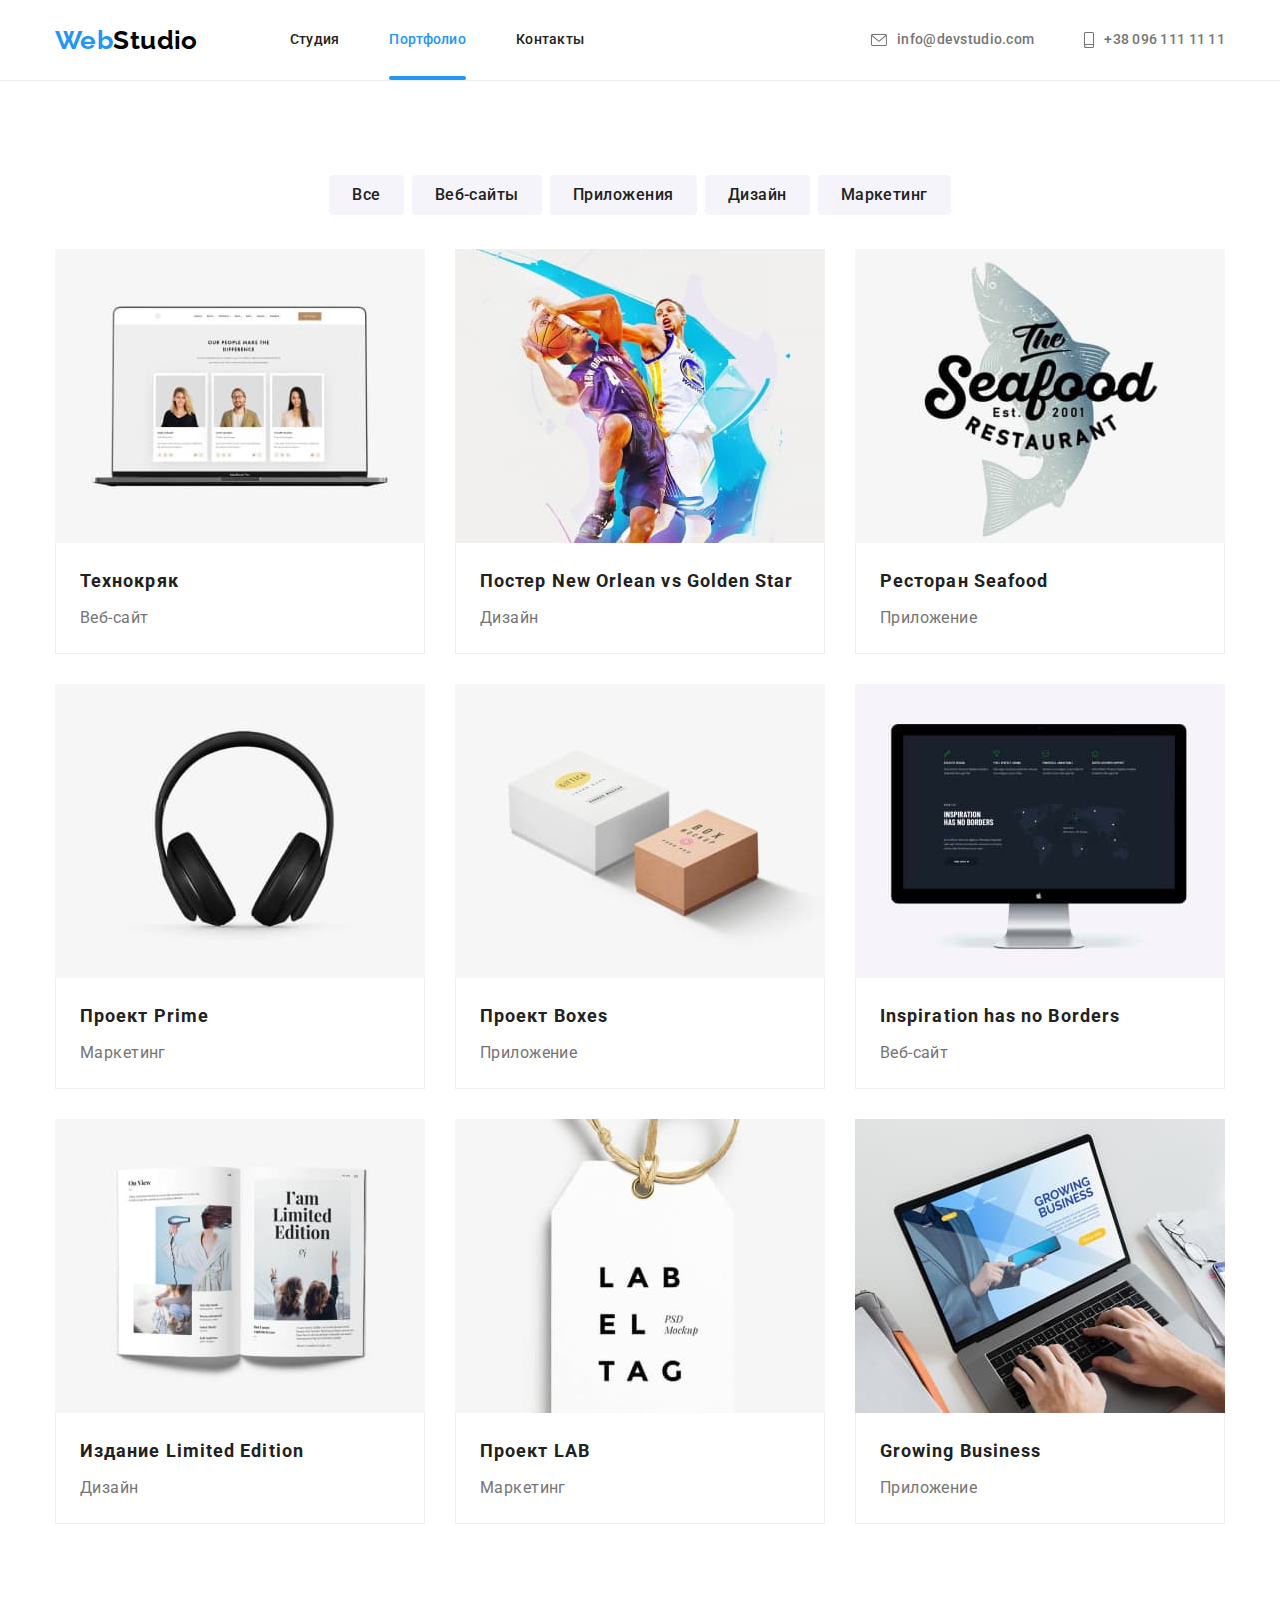
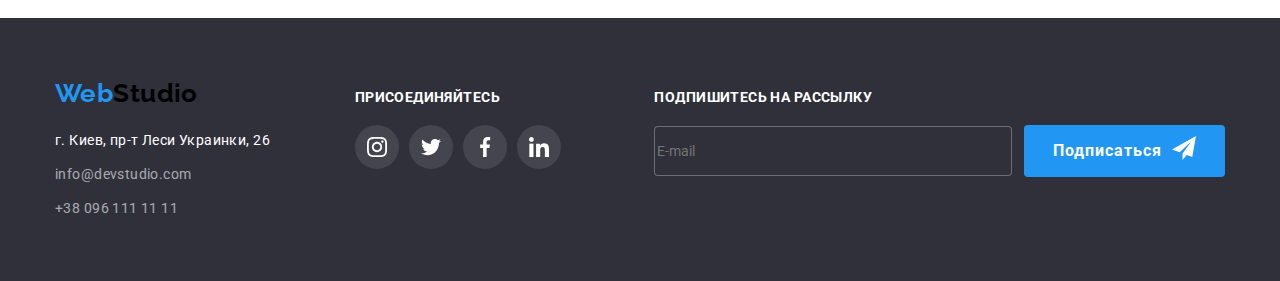
==== portfolio.html @ 5659fb7a "copy hw" ====
<!DOCTYPE html>
<html lang="ru">
<head>
    <meta charset="UTF-8">
    <meta http-equiv="X-UA-Compatible" content="IE=edge">
    <meta name="viewport" content="width=device-width, initial-scale=1.0">
    <title>Portfolio</title>
    <link rel="stylesheet" href="https://cdnjs.cloudflare.com/ajax/libs/modern-normalize/1.0.0/modern-normalize.min.css">
    <link rel="preconnect" href="https://fonts.gstatic.com">
    <link href="https://fonts.googleapis.com/css2?family=Raleway:wght@700&family=Roboto:wght@400;500;700;900&display=swap"
        rel="stylesheet">
    <link rel="stylesheet" href="./css/main.min.css">
</head>

<body>
    <!-- Шапка -->
    <header class="header">
        <div class="container">
            <nav class="navigation">
                <a class="logo link" href="./index.html"><span class="web">Web</span>Studio</a>
                <ul class="site-nav list">
                    <li class="site-nav-item"><a class="link" href="./index.html">Студия</a></li>
                    <li class="site-nav-item"><a class="link current" href="./portfolio.html">Портфолио</a></li>
                    <li class="site-nav-item"><a class="link" href="">Контакты</a></li>
                </ul>
            </nav>
        
            <ul class="our-contacts list">
                <li class="our-contacts-item">
                    <a class="link" href="mailto:info@devstudio.com">
                        <svg class="our-contacts-icon" width="16" height="12">
                            <use href="./images/sprite.svg#envelope"></use>
                        </svg>
                        info@devstudio.com
                    </a>
                </li>
                <li class="our-contacts-item">
                    <a class="link" href="tel:+380961111111">
                        <svg class="our-contacts-icon" width="10" height="16">
                            <use href="./images/sprite.svg#smartphone"></use>
                        </svg>
                        +38 096 111 11 11
                    </a>
                </li>
            </ul>
        </div> 
    </header>

    <main>
        <!--Portfolio-->
        <section class="section portfolio">
            <div class="container">
                
                <!-- Filters -->
                
                <ul class="filters list">
                    <li class="item"><button type="button" class="button">Все</button></li>
                    <li class="item"><button type="button" class="button">Веб-сайты</button></li>
                    <li class="item"><button type="button" class="button">Приложения</button></li>
                    <li class="item"><button type="button" class="button">Дизайн</button></li>
                    <li class="item"><button type="button" class="button">Маркетинг</button></li>
                </ul>

                <!-- Cards -->

                <h1 class="portfolio-title visually-hidden">Портфолио</h1>
                <ul class="portfolio-list list">
                    <li class="item">
                        <a class="portfolio-card link" href="">
                            <div class="portfolio-box">
                                <img class="image" src="./images/portfolio/technocrack.jpg" width="370" height="294" alt="Технокряк">  
                                <p class="portfolio-card-subtitle">Технокряк это современная площадка распространения коронавируса. Компании используют эту платформу для цифрового шпионажа и атак на защищённые сервера конкурентов.</p>      
                            </div>                                            
                            <div class="portfolio-item-content">
                                <h2 class="title">Технокряк</h2>
                                <p class="text">Веб-сайт</p>
                            </div>   
                        </a>                                             
                    </li>
                    <li class="item">
                        <a class="portfolio-card link" href="">
                            <img class="image" src="./images/portfolio/poster_nba.jpg" width="370" height="294" alt="Постер">
                            <div class="portfolio-item-content">
                                <h2 class="title">Постер New Orlean vs Golden Star</h2>
                                <p class="text">Дизайн</p>
                            </div> 
                        </a>                                               
                    </li>
                    <li class="item">
                        <a class="portfolio-card link" href="">
                            <img class="image" src="./images/portfolio/restaurant_seafood.jpg" width="370" height="294" alt="Логотип ресторана">
                            <div class="portfolio-item-content">
                                <h2 class="title">Ресторан Seafood</h2>
                                <p class="text">Приложение</p>
                            </div> 
                        </a>                       
                    </li>
                    <li class="item">
                        <a class="portfolio-card link" href="">
                            <img class="image" src="./images/portfolio/headphones.jpg" width="370" height="294" alt="Нвушники">
                            <div class="portfolio-item-content">
                                <h2 class="title">Проект Prime</h2>
                                <p class="text">Маркетинг</p>
                            </div>  
                        </a>                                               
                    </li>
                    <li class="item">
                        <a class="portfolio-card link" href="">
                            <img class="image" src="./images/portfolio/boxes.jpg" width="370" height="294" alt="Коробки">
                            <div class="portfolio-item-content">
                                <h2 class="title">Проект Boxes</h2>
                                <p class="text">Приложение</p>
                            </div>  
                        </a>                                             
                    </li>
                    <li class="item">
                        <a class="portfolio-card link" href="">
                            <img class="image" src="./images/portfolio/monitor.jpg" width="370" height="294" alt="Монитор">
                            <div class="portfolio-item-content">
                                <h2 class="title">Inspiration has no Borders</h2>
                                <p class="text">Веб-сайт</p>
                            </div> 
                        </a>                                              
                    </li>
                    <li class="item">
                        <a class="portfolio-card link" href="">
                            <img class="image" src="./images/portfolio/magazine.jpg" width="370" height="294" alt="Журнал">
                            <div class="portfolio-item-content">
                                <h2 class="title">Издание Limited Edition</h2>
                                <p class="text">Дизайн</p>
                            </div>
                        </a>                        
                    </li>
                    <li class="item">
                        <a class="portfolio-card link" href="">
                            <img class="image" src="./images/portfolio/label.jpg" width="370" height="294" alt="Label">
                            <div class="portfolio-item-content">
                                <h2 class="title">Проект LAB</h2>
                                <p class="text">Маркетинг</p>
                            </div> 
                        </a>                                              
                    </li>
                    <li class="item">
                        <a class="portfolio-card link" href="">
                            <img class="image" src="./images/portfolio/growing_business.jpg" width="370" height="294" alt="Развитие бизнеса">
                            <div class="portfolio-item-content">
                                <h2 class="title">Growing Business</h2>
                                <p class="text">Приложение</p>
                            </div>
                        </a>                  
                    </li>
                </ul>
            </div>
        </section>    
    </main>

    <!-- Футер -->
    <footer class="footer">
        <div class="container">
            <div class="footer-left-side">
                <div class="footer-address-side">
                    <a href="./index.html" class="logo"><span class="web">Web</span>Studio</a>
                    <address class="address">
                        <p>г. Киев, пр-т Леси Украинки, 26</p>
                        <ul class="footer-list list">
                            <li class="item"><a href="mailto:info@devstudio.com" class="link">info@devstudio.com</a>
                            </li>
                            <li class="item"><a href="tel:+380961111111" class="link">+38 096 111 11 11</a></li>
                        </ul>
                    </address>
                </div>
                <div class="footer-social-list-side">
                    <p class="footer-title">присоединяйтесь</p>
                    <ul class="footer-social-list list">
                        <li class="item">
                            <a href="" class="social-list-link link">
                                <svg class="social-list-icon footer-icon" width="20" height="20">
                                    <use href="./images/sprite.svg#instagram"></use>
                                </svg>
                            </a>
                        </li>
                        <li class="item">
                            <a href="" class="social-list-link link">
                                <svg class="social-list-icon footer-icon" width="20" height="20">
                                    <use href="./images/sprite.svg#twitter"></use>
                                </svg>
                            </a>
                        </li>
                        <li class="item">
                            <a href="" class="social-list-link link">
                                <svg class="social-list-icon footer-icon" width="20" height="20">
                                    <use href="./images/sprite.svg#facebook"></use>
                                </svg>
                            </a>
                        </li>
                        <li class="item">
                            <a href="" class="social-list-link link">
                                <svg class="social-list-icon footer-icon" width="20" height="20">
                                    <use href="./images/sprite.svg#linkedin"></use>
                                </svg>
                            </a>
                        </li>
                    </ul>
                </div>
            </div>
            <div class="footer-right-side">
                <p class="footer-title">Подпишитесь на рассылку</p>
                <form class="footer-form">
                    <label>
                        <input class="footer-form-input" type="email" name="email" placeholder="E-mail">
                    </label>
                    <button class="button footer" type="submit">Подписаться<svg class="footer-form-icon" width="24"
                            height="24">
                            <use href="./images/sprite.svg#send"></use>
                        </svg>
                    </button>
                </form>
            </div>
        </div>
    </footer>
</body>

</html>
---- css/main.min.css ----
html{box-sizing:border-box}*,*::before,*::after{box-sizing:inherit}body{background-color:var(--primary-white-color);color:var(--primary-text-color);font-family:Roboto, sans-serif;font-size:14px;line-height:1.71;letter-spacing:0.03em}h1,h2,h3,h4,h5,h6,p{margin:0;padding:0}img{display:block;max-width:100%;height:auto}.list{margin:0;padding:0;list-style:none}.link{text-decoration:none}.container{width:1200px;padding-left:15px;padding-right:15px;margin-left:auto;margin-right:auto}.footer .container{display:flex;align-items:baseline}.header .container{display:flex;align-items:center}.section{padding-top:94px;padding-bottom:94px}.backdrop{position:fixed;top:0;left:0;width:100vw;height:100vh;background-color:rgba(0,0,0,0.2);transition:all 250ms cubic-bezier(0.4, 0, 0.2, 1)}.is-hidden{opacity:0;visibility:hidden;pointer-events:none}.button{display:inline-block;border:1px solid transparent;border-radius:4px;padding:6px 22px;font-family:inherit;cursor:pointer;color:var(--title-text-color);background-color:var(--button-bg-color);font-weight:500;font-size:16px;line-height:1.62;letter-spacing:0.03em;transition:color 250ms cubic-bezier(0.4, 0, 0.2, 1),background-color 250ms cubic-bezier(0.4, 0, 0.2, 1),box-shadow 250ms cubic-bezier(0.4, 0, 0.2, 1)}.button:hover,.button:focus{color:var(--primary-white-color);background-color:var(--accent-color);box-shadow:0px 3px 1px rgba(0,0,0,0.1),0px 1px 2px rgba(0,0,0,0.08),0px 2px 2px rgba(0,0,0,0.12)}.button.primary{padding:10px 32px;color:var(--primary-white-color);background-color:var(--accent-color);font-weight:700;font-size:16px;line-height:1.87;letter-spacing:0.06em}.close-btn{position:absolute;display:flex;align-items:center;justify-content:center;top:8px;right:8px;width:30px;height:30px;background-color:transparent;border-radius:50%;border:1px solid rgba(0,0,0,0.1);cursor:pointer}.close-btn:focus .close-btn-icon{fill:var(--accent-color)}.logo .footer{margin-bottom:20px;margin-right:0;color:var(--primary-white-color)}.modal-form{padding:40px 40px;display:flex;flex-direction:column}.modal-head{font-size:20px;line-height:1.15;text-align:center;color:var(--title-text-color);margin-bottom:12px}.modal-form-input-wrapper{display:block;position:relative}.modal-form-input{margin-bottom:10px;width:100%;height:40px;border:1px solid rgba(33,33,33,0.2);border-radius:4px;padding-left:42px;transition:border-color 250ms cubic-bezier(0.4, 0, 0.2, 1)}.modal-form-input:focus{outline:none;border-color:var(--accent-color)}.modal-form-message{width:100%;height:120px;border:1px solid rgba(33,33,33,0.2);border-radius:4px;resize:none;padding:12px 16px;transition:border-color 250ms cubic-bezier(0.4, 0, 0.2, 1)}.modal-form-message::placeholder{color:rgba(117,117,117,0.5)}.modal-form-message:focus{outline:none;border-color:var(--accent-color)}.modal-form-icon{position:absolute;top:20px;left:12px;transform:translateY(-50%);display:block;transition:fiil 250ms cubic-bezier(0.4, 0, 0.2, 1)}.modal-form-input:focus+.modal-form-icon{fill:var(--accent-color)}.modal-form-term-desc{position:relative;display:flex;align-items:center;justify-content:center;font-size:14px;margin-bottom:30px}.modal-form-term:checked+.modal-form-term-desc .modal-check-icon{opacity:1}.modal-form-term:checked+.modal-form-term-desc .check-box{background-color:var(--accent-color);border:none}.modal-form-term:focus+.modal-form-term-desc .check-box{border:1px solid var(--accent-color)}.check-box{position:relative;display:inline-block;margin-right:8px;width:16px;height:15px;border:1px solid #212121;border-radius:2px;transition:border 250ms cubic-bezier(0.4, 0, 0.2, 1)}.modal-check-icon{opacity:0;transition:opacity 250ms cubic-bezier(0.4, 0, 0.2, 1)}.modal-form-btn{align-self:center}.modal-form-term-link{color:var(--accent-color)}.modal{position:absolute;left:50%;top:50%;transform:translate(-50%, -50%);width:528px;height:580px;background-color:#ffffff}.section-title{margin-bottom:50px;color:var(--title-text-color);font-weight:700;font-size:36px;line-height:1.14;text-align:center}.social-list{display:inline-flex}.social-list>.social-list.item:not(:last-child){margin-right:10px}.social-list-icon{fill:#afb1b8;transition:fill 250ms cubic-bezier(0.4, 0, 0.2, 1)}.social-list-link:hover .social-list-icon,.social-list-link:focus .social-list-icon{fill:var(--primary-white-color)}.social-list-link{display:flex;justify-content:center;align-items:center;width:44px;height:44px;border-radius:50%;transition:background-color 250ms cubic-bezier(0.4, 0, 0.2, 1)}.social-list-link:hover,.social-list-link:focus{background-color:var(--accent-color)}.features-list .title{margin-left:0px;font-weight:700;font-size:14px;line-height:1.14;text-transform:uppercase;margin-bottom:10px}.portfolio-list .title{margin-bottom:4px;font-weight:700;font-size:18px;line-height:2;letter-spacing:0.06em}.portfolio-list .title{margin-bottom:4px;font-weight:700;font-size:18px;line-height:2;letter-spacing:0.06em}.team-list .title{padding-bottom:10px;font-weight:500;font-size:16px;line-height:1.18}.portfolio .title,.team-list .title,.features-list .title{color:var(--title-text-color)}.our-contacts .link{display:flex;align-items:center;justify-content:center;color:var(--primary-text-color);font-weight:500;font-size:14px;line-height:1.14;letter-spacing:0.02em;transition:color 250ms cubic-bezier(0.4, 0, 0.2, 1)}.our-contacts{display:flex;margin-left:auto}.our-contacts-icon{margin-right:10px;fill:var(--primary-text-color);transition:fill 250ms cubic-bezier(0.4, 0, 0.2, 1)}.our-contacts .link:hover .our-contacts-icon,.our-contacts .link:focus .our-contacts-icon{fill:var(--accent-color)}.customers-list{display:flex;flex-wrap:wrap;align-items:center;justify-content:center;margin-top:-30px;margin-left:-30px}.customer-icon{fill:#afb1b8;transition:fill 250ms cubic-bezier(0.4, 0, 0.2, 1)}.customers-list-link:hover .customer-icon,.customers-list-link:focus .customer-icon{fill:var(--accent-color)}.customers-list-link{display:flex;justify-content:center;align-items:center;padding:16px 0px;border:1px solid #afb1b8;border-radius:4px;transition:border 250ms cubic-bezier(0.4, 0, 0.2, 1),border-radius 250ms cubic-bezier(0.4, 0, 0.2, 1)}.customers-list-link:hover,.customers-list-link:focus{border:1px solid #2196f3;border-radius:4px}.customers-list .item{margin-top:30px;margin-left:30px;flex-basis:calc((100% - 180px) / 6)}.features-list{display:flex;flex-wrap:wrap;margin-left:-30px;margin-top:-30px}.thumb{display:flex;align-items:center;justify-content:center;margin-bottom:30px;background:#f5f4fa;border-radius:4px}.features-list>.item{margin-left:30px;margin-top:30px;flex-basis:calc((100% - 120px) / 4);height:250px}.features-list .icon{display:flex;flex-wrap:wrap;align-items:center;justify-content:center;height:120px}.footer{padding-top:60px;padding-bottom:60px;background-color:var(--primary-bg-color);color:var(--primary-white-color)}.footer-list{margin-top:10px}.address{font-style:normal;margin-top:20px}.footer .link{color:var(--footer-text-color);text-decoration:none;font-style:normal;transition:color 250ms cubic-bezier(0.4, 0, 0.2, 1),background-color 250ms cubic-bezier(0.4, 0, 0.2, 1)}.footer .link:hover,.footer .link:focus{color:var(--accent-color)}.footer-title{font-weight:700;font-size:14px;line-height:1.14;text-transform:uppercase;color:var(--primary-white-color);margin-bottom:20px}.footer-social-list{display:inline-flex;flex-wrap:wrap;margin-left:-10px;margin-top:-10px}.social-list-icon.footer-icon{fill:#ffffff}.footer-form-icon{fill:#ffffff;margin-left:10px}.footer-form{display:flex;align-items:center;justify-content:center}.button.footer{display:flex;margin-left:12px;padding:10px 28px;color:var(--primary-white-color);background-color:var(--accent-color);font-weight:700;font-size:16px;line-height:1.87;letter-spacing:0.06em}.footer-form-input{line-height:1.25;width:358px;height:50px;color:var(--primary-white-color);border:1px solid rgba(255,255,255,0.3);background-color:var(--primary-bg-color);border-radius:4px}.footer-list .item:not(:last-child){margin-bottom:10px}.footer-social-list .item{margin-left:10px;margin-top:10px;flex-basis:calc((100% - 40px) / 4);width:44px;height:44px;border-radius:50%;background-color:rgba(255,255,255,0.1)}.footer-social-list .item{margin-left:10px;margin-top:10px;flex-basis:calc((100% - 40px) / 4);width:44px;height:44px;border-radius:50%;background-color:rgba(255,255,255,0.1)}.footer-left-side{display:flex;align-items:baseline;flex-basis:calc((100% - 30px) / 2)}.footer-right-side{margin-left:30px;flex-basis:calc((100% - 30px) / 2)}.footer-address-side{flex-basis:calc((100% - 30px) / 2)}.footer-social-list-side{margin-left:30px;flex-basis:calc((100% - 30px) / 2)}.web{color:var(--accent-color)}.header{align-items:center;justify-content:space-between;border-bottom:1px solid #ececec}.navigation{display:flex;align-items:center}.our-contacts-item:not(:last-child){margin-right:50px}.logo{margin-right:92px;font-family:Raleway, sans-serif;font-weight:700;font-size:26px;line-height:1.19;text-decoration:none;color:#000000}.link.current::after{position:absolute;content:'';display:block;left:0;bottom:0;width:100%;height:4px;border-radius:2px;background-color:var(--accent-color)}.site-nav{display:flex}.site-nav-item{position:absolute;position:relative;display:block;text-align:center;padding-top:32px;padding-bottom:32px}.site-nav-item:not(:last-child){margin-right:50px}.site-nav .link{display:block;color:var(--title-text-color);font-weight:500;font-size:14px;line-height:1.14;letter-spacing:0.02em;transition:color 250ms cubic-bezier(0.4, 0, 0.2, 1)}.site-nav .link:hover,.site-nav .link:focus,.our-contacts .link:hover,.our-contacts .link:focus{color:var(--accent-color)}.site-nav .link.current{color:var(--accent-color)}.hero{max-width:1600px;margin:0px auto;padding:200px 0px;text-align:center;background-image:linear-gradient(rgba(47,48,58,0.4), rgba(47,48,58,0.4)),url(../images/studio/hero/hero_bg.jpg);background-repeat:no-repeat;background-size:cover}.hero-title{max-width:696px;margin-left:auto;margin-right:auto;margin-bottom:30px;color:var(--primary-white-color);font-weight:900;font-size:44px;line-height:1.36;letter-spacing:0.06em;text-transform:uppercase}.portfolio-list .text{font-size:16px;line-height:1.87;color:var(--primary-text-color)}.portfolio-list{display:flex;flex-wrap:wrap;margin-left:-30px;margin-top:-30px}.portfolio-item-content{padding:20px 24px;border-right:1px solid #eeeeee;border-bottom:1px solid #eeeeee;border-left:1px solid #eeeeee}.portfolio-card{display:block;transition:background-color 250ms cubic-bezier(0.4, 0, 0.2, 1),box-shadow 250ms cubic-bezier(0.4, 0, 0.2, 1)}.portfolio-card:hover,.portfolio-card:focus{background-color:#ffffff;box-shadow:0px 1px 1px rgba(0,0,0,0.12),0px 4px 4px rgba(0,0,0,0.06),1px 4px 6px rgba(0,0,0,0.16)}.portfolio-box{position:relative;overflow:hidden}.portfolio-card-subtitle{font-size:18px;line-height:1.58;color:var(--primary-white-color);position:absolute;padding:64px 24px;width:100%;height:100%;left:0;top:0;background-color:rgba(33,150,243,0.9);transform:translateY(100%);opacity:0;transition:transform 250ms cubic-bezier(0.4, 0, 0.2, 1),opacity 250ms cubic-bezier(0.4, 0, 0.2, 1)}.portfolio-card:hover .portfolio-card-subtitle,.portfolio-card:focus .portfolio-card-subtitle{transform:translateY(0);opacity:1}.portfolio-list .item{margin-left:30px;margin-top:30px;flex-basis:calc((100% - 90px) / 3)}.filters{display:flex;justify-content:center;margin-bottom:34px}.filters>.item:not(:last-child){margin-right:8px}.team-list{display:flex;flex-wrap:wrap;margin-left:-30px;margin-top:-30px}.team-list .item{margin-left:30px;margin-top:30px;flex-basis:calc((100% - 120px) / 4);background-color:var(--primary-white-color);box-shadow:0px 1px 3px rgba(0,0,0,0.12),0px 1px 1px rgba(0,0,0,0.14),0px 2px 1px rgba(0,0,0,0.2);border-radius:0px 0px 4px 4px}.team-item-content{padding-top:30px;padding-bottom:30px;text-align:center}.section.team{background-color:var(--button-bg-color)}.team-list .text{font-size:16px;line-height:1.18;margin-bottom:16px}.works-list{display:flex;flex-wrap:wrap;margin-left:-30px;margin-top:-30px}.works-list>.item{position:relative;margin-left:30px;margin-top:30px;flex-basis:calc((100% - 90px) / 3)}.section.works{padding-top:0}.works-descripton{position:absolute;left:0;bottom:0;font-weight:700;text-align:center;text-transform:uppercase;padding-top:27px;padding-bottom:27px;color:var(--primary-white-color);width:100%;background-color:rgba(47,48,58,0.8)}:root{--primary-text-color: #757575;--title-text-color: #212121;--accent-color: #2196f3;--footer-text-color: rgba(255, 255, 255, 0.6);--primary-white-color: #ffffff;--primary-bg-color: #2f303a;--button-bg-color: #f5f4fa}.visually-hidden{position:absolute !important;clip:rect(1px 1px 1px 1px);clip:rect(1px, 1px, 1px, 1px);padding:0 !important;border:0 !important;height:1px !important;width:1px !important;overflow:hidden}
/*# sourceMappingURL=main.min.css.map */
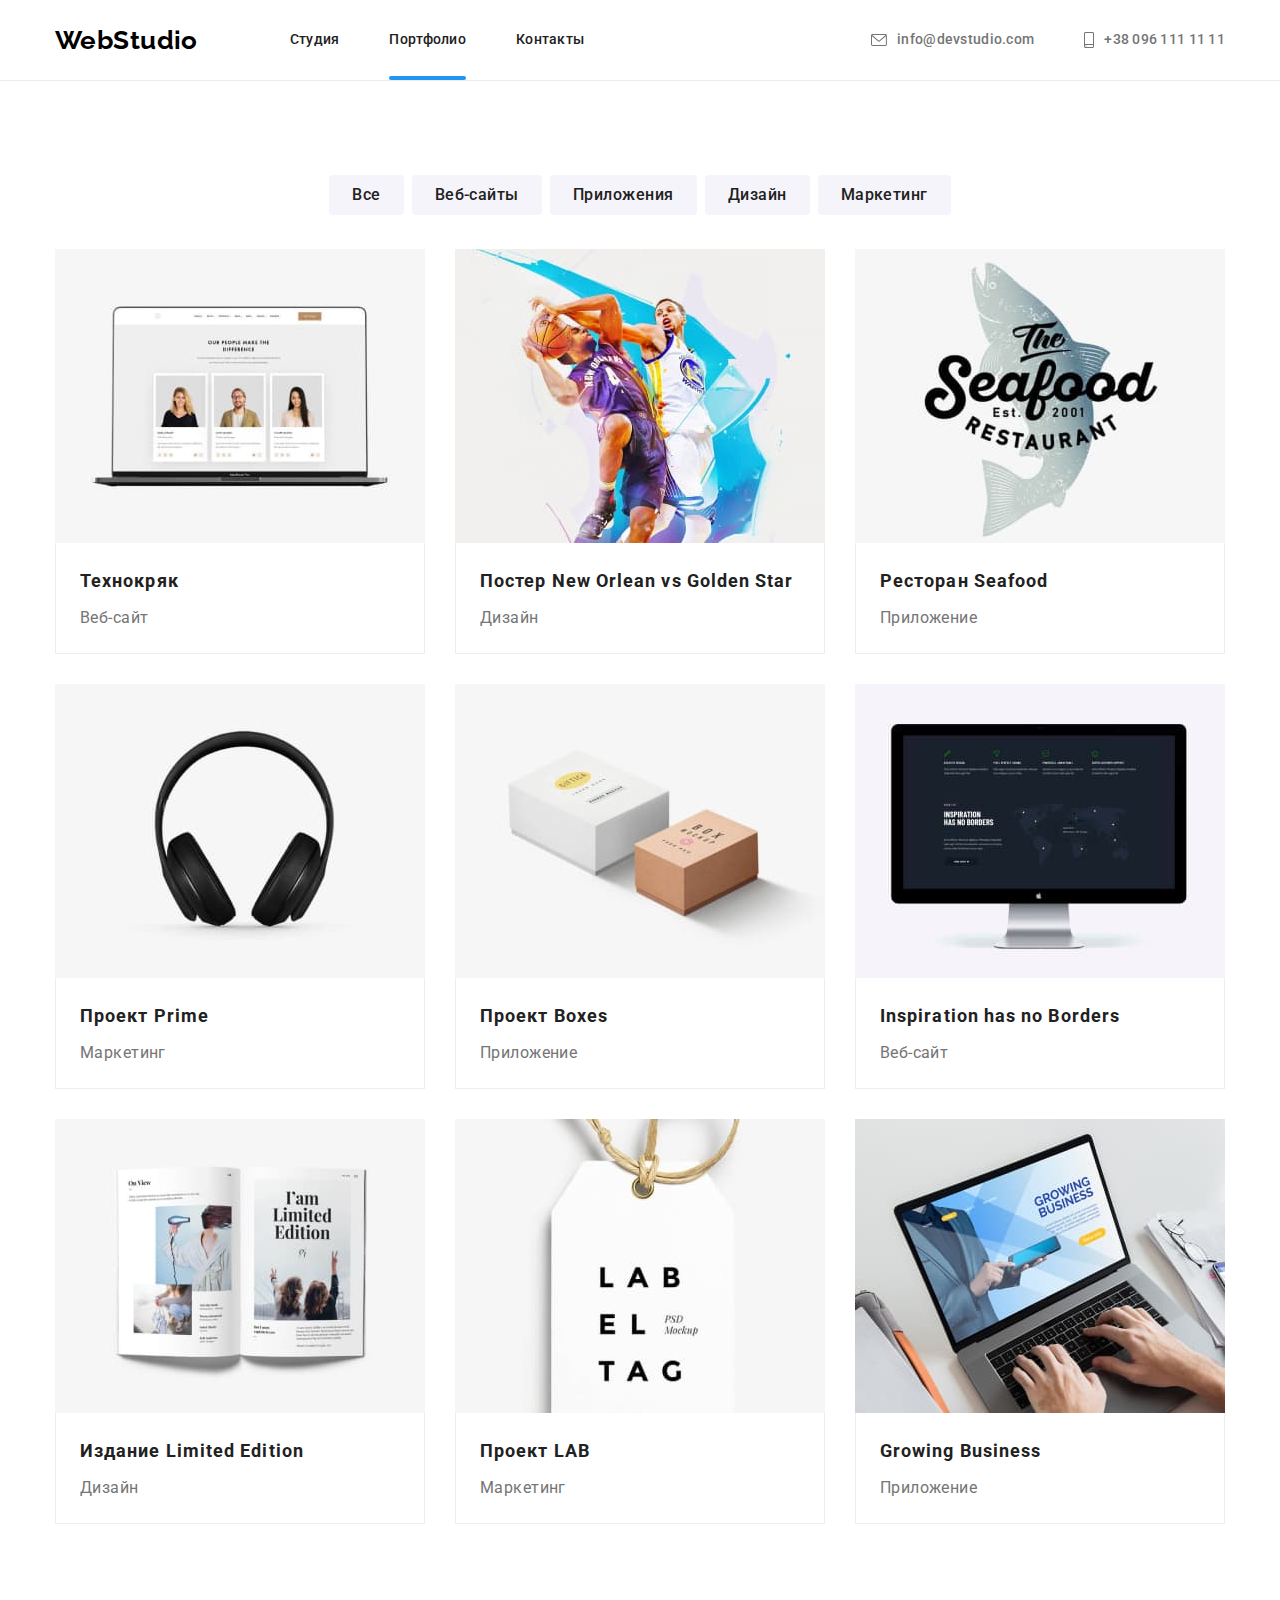
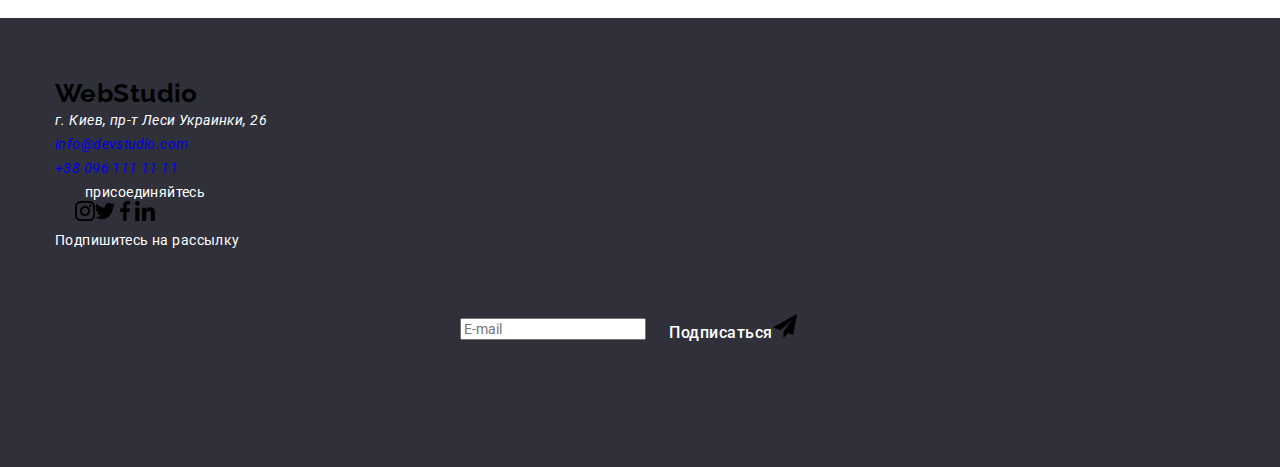
==== commit 6553809b: "переписал по BEM" ====
--- a/portfolio.html
+++ b/portfolio.html
@@ -15,35 +15,35 @@
 <body>
     <!-- Шапка -->
     <header class="header">
-        <div class="container">
-            <nav class="navigation">
-                <a class="logo link" href="./index.html"><span class="web">Web</span>Studio</a>
-                <ul class="site-nav list">
-                    <li class="site-nav-item"><a class="link" href="./index.html">Студия</a></li>
-                    <li class="site-nav-item"><a class="link current" href="./portfolio.html">Портфолио</a></li>
-                    <li class="site-nav-item"><a class="link" href="">Контакты</a></li>
+        <div class="container header__container">
+            <nav class="navigation header__navigation">
+                <a class="logo header__logo" href="./index.html"><span class="header__logo_text_color">Web</span>Studio</a>
+                <ul class="site-nav header__site-nav list">
+                    <li class="site-nav__item"><a class="site-nav__link link"
+                            href="./index.html">Студия</a></li>
+                    <li class="site-nav__item"><a class="site-nav__link link site-nav__link_current" href="./portfolio.html">Портфолио</a></li>
+                    <li class="site-nav__item"><a class="site-nav__link link" href="">Контакты</a></li>
                 </ul>
             </nav>
-        
-            <ul class="our-contacts list">
-                <li class="our-contacts-item">
-                    <a class="link" href="mailto:info@devstudio.com">
-                        <svg class="our-contacts-icon" width="16" height="12">
+            <ul class="our-contacts header__our-contacts list">
+                <li class="our-contacts__item">
+                    <a class="our-contacts__link link" href="mailto:info@devstudio.com">
+                        <svg class="our-contacts__icon" width="16" height="12">
                             <use href="./images/sprite.svg#envelope"></use>
                         </svg>
                         info@devstudio.com
                     </a>
                 </li>
-                <li class="our-contacts-item">
-                    <a class="link" href="tel:+380961111111">
-                        <svg class="our-contacts-icon" width="10" height="16">
+                <li class="our-contacts__item">
+                    <a class="our-contacts__link link" href="tel:+380961111111">
+                        <svg class="our-contacts__icon" width="10" height="16">
                             <use href="./images/sprite.svg#smartphone"></use>
                         </svg>
                         +38 096 111 11 11
                     </a>
                 </li>
             </ul>
-        </div> 
+        </div>
     </header>
 
     <main>
@@ -54,98 +54,98 @@
                 <!-- Filters -->
                 
                 <ul class="filters list">
-                    <li class="item"><button type="button" class="button">Все</button></li>
-                    <li class="item"><button type="button" class="button">Веб-сайты</button></li>
-                    <li class="item"><button type="button" class="button">Приложения</button></li>
-                    <li class="item"><button type="button" class="button">Дизайн</button></li>
-                    <li class="item"><button type="button" class="button">Маркетинг</button></li>
+                    <li class="filters__item"><button type="button" class="button">Все</button></li>
+                    <li class="filters__item"><button type="button" class="button">Веб-сайты</button></li>
+                    <li class="filters__item"><button type="button" class="button">Приложения</button></li>
+                    <li class="filters__item"><button type="button" class="button">Дизайн</button></li>
+                    <li class="filters__item"><button type="button" class="button">Маркетинг</button></li>
                 </ul>
 
                 <!-- Cards -->
 
-                <h1 class="portfolio-title visually-hidden">Портфолио</h1>
-                <ul class="portfolio-list list">
-                    <li class="item">
-                        <a class="portfolio-card link" href="">
-                            <div class="portfolio-box">
-                                <img class="image" src="./images/portfolio/technocrack.jpg" width="370" height="294" alt="Технокряк">  
-                                <p class="portfolio-card-subtitle">Технокряк это современная площадка распространения коронавируса. Компании используют эту платформу для цифрового шпионажа и атак на защищённые сервера конкурентов.</p>      
+                <h1 class="portfolio__title visually-hidden">Портфолио</h1>
+                <ul class="card-set list">
+                    <li class="card-set__item item">
+                        <a class="project link" href="">
+                            <div class="project__box">
+                                <img class="project__image" src="./images/portfolio/technocrack.jpg" width="370" height="294" alt="Технокряк">  
+                                <p class="project__subtitle">Технокряк это современная площадка распространения коронавируса. Компании используют эту платформу для цифрового шпионажа и атак на защищённые сервера конкурентов.</p>      
                             </div>                                            
-                            <div class="portfolio-item-content">
-                                <h2 class="title">Технокряк</h2>
-                                <p class="text">Веб-сайт</p>
+                            <div class="project__content">
+                                <h2 class="project__title">Технокряк</h2>
+                                <p class="project__text">Веб-сайт</p>
                             </div>   
                         </a>                                             
                     </li>
-                    <li class="item">
-                        <a class="portfolio-card link" href="">
-                            <img class="image" src="./images/portfolio/poster_nba.jpg" width="370" height="294" alt="Постер">
-                            <div class="portfolio-item-content">
-                                <h2 class="title">Постер New Orlean vs Golden Star</h2>
-                                <p class="text">Дизайн</p>
+                    <li class="card-set__item">
+                        <a class="project link" href="">
+                            <img class="project__image" src="./images/portfolio/poster_nba.jpg" width="370" height="294" alt="Постер">
+                            <div class="project__content">
+                                <h2 class="project__title">Постер New Orlean vs Golden Star</h2>
+                                <p class="project__text">Дизайн</p>
                             </div> 
                         </a>                                               
                     </li>
-                    <li class="item">
-                        <a class="portfolio-card link" href="">
-                            <img class="image" src="./images/portfolio/restaurant_seafood.jpg" width="370" height="294" alt="Логотип ресторана">
-                            <div class="portfolio-item-content">
-                                <h2 class="title">Ресторан Seafood</h2>
-                                <p class="text">Приложение</p>
+                    <li class="card-set__item">
+                        <a class="project link" href="">
+                            <img class="project__image" src="./images/portfolio/restaurant_seafood.jpg" width="370" height="294" alt="Логотип ресторана">
+                            <div class="project__content">
+                                <h2 class="project__title">Ресторан Seafood</h2>
+                                <p class="project__text">Приложение</p>
                             </div> 
                         </a>                       
                     </li>
-                    <li class="item">
-                        <a class="portfolio-card link" href="">
-                            <img class="image" src="./images/portfolio/headphones.jpg" width="370" height="294" alt="Нвушники">
-                            <div class="portfolio-item-content">
-                                <h2 class="title">Проект Prime</h2>
-                                <p class="text">Маркетинг</p>
+                    <li class="card-set__item">
+                        <a class="project link" href="">
+                            <img class="project__image" src="./images/portfolio/headphones.jpg" width="370" height="294" alt="Нвушники">
+                            <div class="project__content">
+                                <h2 class="project__title">Проект Prime</h2>
+                                <p class="project__text">Маркетинг</p>
                             </div>  
                         </a>                                               
                     </li>
-                    <li class="item">
-                        <a class="portfolio-card link" href="">
-                            <img class="image" src="./images/portfolio/boxes.jpg" width="370" height="294" alt="Коробки">
-                            <div class="portfolio-item-content">
-                                <h2 class="title">Проект Boxes</h2>
-                                <p class="text">Приложение</p>
+                    <li class="card-set__item">
+                        <a class="project link" href="">
+                            <img class="project__image" src="./images/portfolio/boxes.jpg" width="370" height="294" alt="Коробки">
+                            <div class="project__content">
+                                <h2 class="project__title">Проект Boxes</h2>
+                                <p class="project__text">Приложение</p>
                             </div>  
                         </a>                                             
                     </li>
-                    <li class="item">
-                        <a class="portfolio-card link" href="">
-                            <img class="image" src="./images/portfolio/monitor.jpg" width="370" height="294" alt="Монитор">
-                            <div class="portfolio-item-content">
-                                <h2 class="title">Inspiration has no Borders</h2>
-                                <p class="text">Веб-сайт</p>
+                    <li class="card-set__item">
+                        <a class="project link" href="">
+                            <img class="project__image" src="./images/portfolio/monitor.jpg" width="370" height="294" alt="Монитор">
+                            <div class="project__content">
+                                <h2 class="project__title">Inspiration has no Borders</h2>
+                                <p class="project__text">Веб-сайт</p>
                             </div> 
                         </a>                                              
                     </li>
-                    <li class="item">
-                        <a class="portfolio-card link" href="">
-                            <img class="image" src="./images/portfolio/magazine.jpg" width="370" height="294" alt="Журнал">
-                            <div class="portfolio-item-content">
-                                <h2 class="title">Издание Limited Edition</h2>
-                                <p class="text">Дизайн</p>
+                    <li class="card-set__item">
+                        <a class="project link" href="">
+                            <img class="project__image" src="./images/portfolio/magazine.jpg" width="370" height="294" alt="Журнал">
+                            <div class="project__content">
+                                <h2 class="project__title">Издание Limited Edition</h2>
+                                <p class="project__text">Дизайн</p>
                             </div>
                         </a>                        
                     </li>
-                    <li class="item">
-                        <a class="portfolio-card link" href="">
-                            <img class="image" src="./images/portfolio/label.jpg" width="370" height="294" alt="Label">
-                            <div class="portfolio-item-content">
-                                <h2 class="title">Проект LAB</h2>
-                                <p class="text">Маркетинг</p>
+                    <li class="card-set__item">
+                        <a class="project link" href="">
+                            <img class="project__image" src="./images/portfolio/label.jpg" width="370" height="294" alt="Label">
+                            <div class="project__content">
+                                <h2 class="project__title">Проект LAB</h2>
+                                <p class="project__text">Маркетинг</p>
                             </div> 
                         </a>                                              
                     </li>
-                    <li class="item">
-                        <a class="portfolio-card link" href="">
-                            <img class="image" src="./images/portfolio/growing_business.jpg" width="370" height="294" alt="Развитие бизнеса">
-                            <div class="portfolio-item-content">
-                                <h2 class="title">Growing Business</h2>
-                                <p class="text">Приложение</p>
+                    <li class="card-set__item">
+                        <a class="project link" href="">
+                            <img class="project__image" src="./images/portfolio/growing_business.jpg" width="370" height="294" alt="Развитие бизнеса">
+                            <div class="project__content">
+                                <h2 class="project__title">Growing Business</h2>
+                                <p class="project__text">Приложение</p>
                             </div>
                         </a>                  
                     </li>
--- a/css/main.min.css
+++ b/css/main.min.css
@@ -1,2 +1,2 @@
-html{box-sizing:border-box}*,*::before,*::after{box-sizing:inherit}body{background-color:var(--primary-white-color);color:var(--primary-text-color);font-family:Roboto, sans-serif;font-size:14px;line-height:1.71;letter-spacing:0.03em}h1,h2,h3,h4,h5,h6,p{margin:0;padding:0}img{display:block;max-width:100%;height:auto}.list{margin:0;padding:0;list-style:none}.link{text-decoration:none}.container{width:1200px;padding-left:15px;padding-right:15px;margin-left:auto;margin-right:auto}.footer .container{display:flex;align-items:baseline}.header .container{display:flex;align-items:center}.section{padding-top:94px;padding-bottom:94px}.backdrop{position:fixed;top:0;left:0;width:100vw;height:100vh;background-color:rgba(0,0,0,0.2);transition:all 250ms cubic-bezier(0.4, 0, 0.2, 1)}.is-hidden{opacity:0;visibility:hidden;pointer-events:none}.button{display:inline-block;border:1px solid transparent;border-radius:4px;padding:6px 22px;font-family:inherit;cursor:pointer;color:var(--title-text-color);background-color:var(--button-bg-color);font-weight:500;font-size:16px;line-height:1.62;letter-spacing:0.03em;transition:color 250ms cubic-bezier(0.4, 0, 0.2, 1),background-color 250ms cubic-bezier(0.4, 0, 0.2, 1),box-shadow 250ms cubic-bezier(0.4, 0, 0.2, 1)}.button:hover,.button:focus{color:var(--primary-white-color);background-color:var(--accent-color);box-shadow:0px 3px 1px rgba(0,0,0,0.1),0px 1px 2px rgba(0,0,0,0.08),0px 2px 2px rgba(0,0,0,0.12)}.button.primary{padding:10px 32px;color:var(--primary-white-color);background-color:var(--accent-color);font-weight:700;font-size:16px;line-height:1.87;letter-spacing:0.06em}.close-btn{position:absolute;display:flex;align-items:center;justify-content:center;top:8px;right:8px;width:30px;height:30px;background-color:transparent;border-radius:50%;border:1px solid rgba(0,0,0,0.1);cursor:pointer}.close-btn:focus .close-btn-icon{fill:var(--accent-color)}.logo .footer{margin-bottom:20px;margin-right:0;color:var(--primary-white-color)}.modal-form{padding:40px 40px;display:flex;flex-direction:column}.modal-head{font-size:20px;line-height:1.15;text-align:center;color:var(--title-text-color);margin-bottom:12px}.modal-form-input-wrapper{display:block;position:relative}.modal-form-input{margin-bottom:10px;width:100%;height:40px;border:1px solid rgba(33,33,33,0.2);border-radius:4px;padding-left:42px;transition:border-color 250ms cubic-bezier(0.4, 0, 0.2, 1)}.modal-form-input:focus{outline:none;border-color:var(--accent-color)}.modal-form-message{width:100%;height:120px;border:1px solid rgba(33,33,33,0.2);border-radius:4px;resize:none;padding:12px 16px;transition:border-color 250ms cubic-bezier(0.4, 0, 0.2, 1)}.modal-form-message::placeholder{color:rgba(117,117,117,0.5)}.modal-form-message:focus{outline:none;border-color:var(--accent-color)}.modal-form-icon{position:absolute;top:20px;left:12px;transform:translateY(-50%);display:block;transition:fiil 250ms cubic-bezier(0.4, 0, 0.2, 1)}.modal-form-input:focus+.modal-form-icon{fill:var(--accent-color)}.modal-form-term-desc{position:relative;display:flex;align-items:center;justify-content:center;font-size:14px;margin-bottom:30px}.modal-form-term:checked+.modal-form-term-desc .modal-check-icon{opacity:1}.modal-form-term:checked+.modal-form-term-desc .check-box{background-color:var(--accent-color);border:none}.modal-form-term:focus+.modal-form-term-desc .check-box{border:1px solid var(--accent-color)}.check-box{position:relative;display:inline-block;margin-right:8px;width:16px;height:15px;border:1px solid #212121;border-radius:2px;transition:border 250ms cubic-bezier(0.4, 0, 0.2, 1)}.modal-check-icon{opacity:0;transition:opacity 250ms cubic-bezier(0.4, 0, 0.2, 1)}.modal-form-btn{align-self:center}.modal-form-term-link{color:var(--accent-color)}.modal{position:absolute;left:50%;top:50%;transform:translate(-50%, -50%);width:528px;height:580px;background-color:#ffffff}.section-title{margin-bottom:50px;color:var(--title-text-color);font-weight:700;font-size:36px;line-height:1.14;text-align:center}.social-list{display:inline-flex}.social-list>.social-list.item:not(:last-child){margin-right:10px}.social-list-icon{fill:#afb1b8;transition:fill 250ms cubic-bezier(0.4, 0, 0.2, 1)}.social-list-link:hover .social-list-icon,.social-list-link:focus .social-list-icon{fill:var(--primary-white-color)}.social-list-link{display:flex;justify-content:center;align-items:center;width:44px;height:44px;border-radius:50%;transition:background-color 250ms cubic-bezier(0.4, 0, 0.2, 1)}.social-list-link:hover,.social-list-link:focus{background-color:var(--accent-color)}.features-list .title{margin-left:0px;font-weight:700;font-size:14px;line-height:1.14;text-transform:uppercase;margin-bottom:10px}.portfolio-list .title{margin-bottom:4px;font-weight:700;font-size:18px;line-height:2;letter-spacing:0.06em}.portfolio-list .title{margin-bottom:4px;font-weight:700;font-size:18px;line-height:2;letter-spacing:0.06em}.team-list .title{padding-bottom:10px;font-weight:500;font-size:16px;line-height:1.18}.portfolio .title,.team-list .title,.features-list .title{color:var(--title-text-color)}.our-contacts .link{display:flex;align-items:center;justify-content:center;color:var(--primary-text-color);font-weight:500;font-size:14px;line-height:1.14;letter-spacing:0.02em;transition:color 250ms cubic-bezier(0.4, 0, 0.2, 1)}.our-contacts{display:flex;margin-left:auto}.our-contacts-icon{margin-right:10px;fill:var(--primary-text-color);transition:fill 250ms cubic-bezier(0.4, 0, 0.2, 1)}.our-contacts .link:hover .our-contacts-icon,.our-contacts .link:focus .our-contacts-icon{fill:var(--accent-color)}.customers-list{display:flex;flex-wrap:wrap;align-items:center;justify-content:center;margin-top:-30px;margin-left:-30px}.customer-icon{fill:#afb1b8;transition:fill 250ms cubic-bezier(0.4, 0, 0.2, 1)}.customers-list-link:hover .customer-icon,.customers-list-link:focus .customer-icon{fill:var(--accent-color)}.customers-list-link{display:flex;justify-content:center;align-items:center;padding:16px 0px;border:1px solid #afb1b8;border-radius:4px;transition:border 250ms cubic-bezier(0.4, 0, 0.2, 1),border-radius 250ms cubic-bezier(0.4, 0, 0.2, 1)}.customers-list-link:hover,.customers-list-link:focus{border:1px solid #2196f3;border-radius:4px}.customers-list .item{margin-top:30px;margin-left:30px;flex-basis:calc((100% - 180px) / 6)}.features-list{display:flex;flex-wrap:wrap;margin-left:-30px;margin-top:-30px}.thumb{display:flex;align-items:center;justify-content:center;margin-bottom:30px;background:#f5f4fa;border-radius:4px}.features-list>.item{margin-left:30px;margin-top:30px;flex-basis:calc((100% - 120px) / 4);height:250px}.features-list .icon{display:flex;flex-wrap:wrap;align-items:center;justify-content:center;height:120px}.footer{padding-top:60px;padding-bottom:60px;background-color:var(--primary-bg-color);color:var(--primary-white-color)}.footer-list{margin-top:10px}.address{font-style:normal;margin-top:20px}.footer .link{color:var(--footer-text-color);text-decoration:none;font-style:normal;transition:color 250ms cubic-bezier(0.4, 0, 0.2, 1),background-color 250ms cubic-bezier(0.4, 0, 0.2, 1)}.footer .link:hover,.footer .link:focus{color:var(--accent-color)}.footer-title{font-weight:700;font-size:14px;line-height:1.14;text-transform:uppercase;color:var(--primary-white-color);margin-bottom:20px}.footer-social-list{display:inline-flex;flex-wrap:wrap;margin-left:-10px;margin-top:-10px}.social-list-icon.footer-icon{fill:#ffffff}.footer-form-icon{fill:#ffffff;margin-left:10px}.footer-form{display:flex;align-items:center;justify-content:center}.button.footer{display:flex;margin-left:12px;padding:10px 28px;color:var(--primary-white-color);background-color:var(--accent-color);font-weight:700;font-size:16px;line-height:1.87;letter-spacing:0.06em}.footer-form-input{line-height:1.25;width:358px;height:50px;color:var(--primary-white-color);border:1px solid rgba(255,255,255,0.3);background-color:var(--primary-bg-color);border-radius:4px}.footer-list .item:not(:last-child){margin-bottom:10px}.footer-social-list .item{margin-left:10px;margin-top:10px;flex-basis:calc((100% - 40px) / 4);width:44px;height:44px;border-radius:50%;background-color:rgba(255,255,255,0.1)}.footer-social-list .item{margin-left:10px;margin-top:10px;flex-basis:calc((100% - 40px) / 4);width:44px;height:44px;border-radius:50%;background-color:rgba(255,255,255,0.1)}.footer-left-side{display:flex;align-items:baseline;flex-basis:calc((100% - 30px) / 2)}.footer-right-side{margin-left:30px;flex-basis:calc((100% - 30px) / 2)}.footer-address-side{flex-basis:calc((100% - 30px) / 2)}.footer-social-list-side{margin-left:30px;flex-basis:calc((100% - 30px) / 2)}.web{color:var(--accent-color)}.header{align-items:center;justify-content:space-between;border-bottom:1px solid #ececec}.navigation{display:flex;align-items:center}.our-contacts-item:not(:last-child){margin-right:50px}.logo{margin-right:92px;font-family:Raleway, sans-serif;font-weight:700;font-size:26px;line-height:1.19;text-decoration:none;color:#000000}.link.current::after{position:absolute;content:'';display:block;left:0;bottom:0;width:100%;height:4px;border-radius:2px;background-color:var(--accent-color)}.site-nav{display:flex}.site-nav-item{position:absolute;position:relative;display:block;text-align:center;padding-top:32px;padding-bottom:32px}.site-nav-item:not(:last-child){margin-right:50px}.site-nav .link{display:block;color:var(--title-text-color);font-weight:500;font-size:14px;line-height:1.14;letter-spacing:0.02em;transition:color 250ms cubic-bezier(0.4, 0, 0.2, 1)}.site-nav .link:hover,.site-nav .link:focus,.our-contacts .link:hover,.our-contacts .link:focus{color:var(--accent-color)}.site-nav .link.current{color:var(--accent-color)}.hero{max-width:1600px;margin:0px auto;padding:200px 0px;text-align:center;background-image:linear-gradient(rgba(47,48,58,0.4), rgba(47,48,58,0.4)),url(../images/studio/hero/hero_bg.jpg);background-repeat:no-repeat;background-size:cover}.hero-title{max-width:696px;margin-left:auto;margin-right:auto;margin-bottom:30px;color:var(--primary-white-color);font-weight:900;font-size:44px;line-height:1.36;letter-spacing:0.06em;text-transform:uppercase}.portfolio-list .text{font-size:16px;line-height:1.87;color:var(--primary-text-color)}.portfolio-list{display:flex;flex-wrap:wrap;margin-left:-30px;margin-top:-30px}.portfolio-item-content{padding:20px 24px;border-right:1px solid #eeeeee;border-bottom:1px solid #eeeeee;border-left:1px solid #eeeeee}.portfolio-card{display:block;transition:background-color 250ms cubic-bezier(0.4, 0, 0.2, 1),box-shadow 250ms cubic-bezier(0.4, 0, 0.2, 1)}.portfolio-card:hover,.portfolio-card:focus{background-color:#ffffff;box-shadow:0px 1px 1px rgba(0,0,0,0.12),0px 4px 4px rgba(0,0,0,0.06),1px 4px 6px rgba(0,0,0,0.16)}.portfolio-box{position:relative;overflow:hidden}.portfolio-card-subtitle{font-size:18px;line-height:1.58;color:var(--primary-white-color);position:absolute;padding:64px 24px;width:100%;height:100%;left:0;top:0;background-color:rgba(33,150,243,0.9);transform:translateY(100%);opacity:0;transition:transform 250ms cubic-bezier(0.4, 0, 0.2, 1),opacity 250ms cubic-bezier(0.4, 0, 0.2, 1)}.portfolio-card:hover .portfolio-card-subtitle,.portfolio-card:focus .portfolio-card-subtitle{transform:translateY(0);opacity:1}.portfolio-list .item{margin-left:30px;margin-top:30px;flex-basis:calc((100% - 90px) / 3)}.filters{display:flex;justify-content:center;margin-bottom:34px}.filters>.item:not(:last-child){margin-right:8px}.team-list{display:flex;flex-wrap:wrap;margin-left:-30px;margin-top:-30px}.team-list .item{margin-left:30px;margin-top:30px;flex-basis:calc((100% - 120px) / 4);background-color:var(--primary-white-color);box-shadow:0px 1px 3px rgba(0,0,0,0.12),0px 1px 1px rgba(0,0,0,0.14),0px 2px 1px rgba(0,0,0,0.2);border-radius:0px 0px 4px 4px}.team-item-content{padding-top:30px;padding-bottom:30px;text-align:center}.section.team{background-color:var(--button-bg-color)}.team-list .text{font-size:16px;line-height:1.18;margin-bottom:16px}.works-list{display:flex;flex-wrap:wrap;margin-left:-30px;margin-top:-30px}.works-list>.item{position:relative;margin-left:30px;margin-top:30px;flex-basis:calc((100% - 90px) / 3)}.section.works{padding-top:0}.works-descripton{position:absolute;left:0;bottom:0;font-weight:700;text-align:center;text-transform:uppercase;padding-top:27px;padding-bottom:27px;color:var(--primary-white-color);width:100%;background-color:rgba(47,48,58,0.8)}:root{--primary-text-color: #757575;--title-text-color: #212121;--accent-color: #2196f3;--footer-text-color: rgba(255, 255, 255, 0.6);--primary-white-color: #ffffff;--primary-bg-color: #2f303a;--button-bg-color: #f5f4fa}.visually-hidden{position:absolute !important;clip:rect(1px 1px 1px 1px);clip:rect(1px, 1px, 1px, 1px);padding:0 !important;border:0 !important;height:1px !important;width:1px !important;overflow:hidden}
+:root{--primary-text-color: #757575;--title-text-color: #212121;--accent-color: #2196f3;--footer-text-color: rgba(255, 255, 255, 0.6);--primary-white-color: #ffffff;--primary-bg-color: #2f303a;--button-bg-color: #f5f4fa}.visually-hidden{position:absolute !important;clip:rect(1px 1px 1px 1px);clip:rect(1px, 1px, 1px, 1px);padding:0 !important;border:0 !important;height:1px !important;width:1px !important;overflow:hidden}html{box-sizing:border-box}*,*::before,*::after{box-sizing:inherit}body{background-color:var(--primary-white-color);color:var(--primary-text-color);font-family:Roboto, sans-serif;font-size:14px;line-height:1.71;letter-spacing:0.03em}h1,h2,h3,h4,h5,h6,p{margin:0;padding:0}img{display:block;max-width:100%;height:auto}.list{margin:0;padding:0;list-style:none}.link{text-decoration:none}.container{width:1200px;padding-left:15px;padding-right:15px;margin-left:auto;margin-right:auto}.section{padding-top:94px;padding-bottom:94px}.backdrop{position:fixed;top:0;left:0;width:100vw;height:100vh;background-color:rgba(0,0,0,0.2);transition:all 250ms cubic-bezier(0.4, 0, 0.2, 1)}.is-hidden{opacity:0;visibility:hidden;pointer-events:none}.button{display:inline-block;border:1px solid transparent;border-radius:4px;padding:6px 22px;font-family:inherit;cursor:pointer;color:var(--title-text-color);background-color:var(--button-bg-color);font-weight:500;font-size:16px;line-height:1.62;letter-spacing:0.03em;transition:color 250ms cubic-bezier(0.4, 0, 0.2, 1),background-color 250ms cubic-bezier(0.4, 0, 0.2, 1),box-shadow 250ms cubic-bezier(0.4, 0, 0.2, 1)}.button:hover,.button:focus{color:var(--primary-white-color);background-color:var(--accent-color);box-shadow:0px 3px 1px rgba(0,0,0,0.1),0px 1px 2px rgba(0,0,0,0.08),0px 2px 2px rgba(0,0,0,0.12)}.hero__button,.modal-form__button{padding:10px 32px;color:var(--primary-white-color);background-color:var(--accent-color);font-weight:700;font-size:16px;line-height:1.87;letter-spacing:0.06em;align-self:center}.modal-form__button{margin-left:12px}.close-btn{position:absolute;display:flex;align-items:center;justify-content:center;top:8px;right:8px;width:30px;height:30px;background-color:transparent;border-radius:50%;border:1px solid rgba(0,0,0,0.1);cursor:pointer}.close-btn:focus .close-btn__icon{fill:var(--accent-color)}.our-contacts__link{display:flex;align-items:center;justify-content:center;color:var(--primary-text-color);font-weight:500;font-size:14px;line-height:1.14;letter-spacing:0.02em;transition:color 250ms cubic-bezier(0.4, 0, 0.2, 1)}.our-contacts__link:hover,.our-contacts__link:focus{color:var(--accent-color)}.our-contacts__icon{margin-right:10px;fill:var(--primary-text-color);transition:fill 250ms cubic-bezier(0.4, 0, 0.2, 1)}.our-contacts__link:hover .our-contacts__icon,.our-contacts__link:focus .our-contacts__icon{fill:var(--accent-color)}.our-contacts__item:not(:last-child){margin-right:50px}.our-contacts__link:hover,.our-contacts__link:focus{color:var(--accent-color)}.logo__word_color{color:var(--accent-color)}.logo{margin-right:92px;font-family:Raleway, sans-serif;font-weight:700;font-size:26px;line-height:1.19;text-decoration:none;color:#000000}.logo_inverse{color:var(--primary-white-color)}.modal-form{padding:40px 40px;display:flex;flex-direction:column}.modal__head{font-size:20px;line-height:1.15;text-align:center;color:var(--title-text-color);margin-bottom:12px}.modal-form__wrapper{display:block;position:relative}.modal-form__input{margin-bottom:10px;width:100%;height:40px;border:1px solid rgba(33,33,33,0.2);border-radius:4px;padding-left:42px;transition:border-color 250ms cubic-bezier(0.4, 0, 0.2, 1)}.modal-form__input:focus{outline:none;border-color:var(--accent-color)}.modal-form__icon{position:absolute;top:20px;left:12px;transform:translateY(-50%);display:block;transition:fiil 250ms cubic-bezier(0.4, 0, 0.2, 1)}.modal-form-input:focus+.modal-form__icon{fill:var(--accent-color)}.modal-form__message{width:100%;height:120px;border:1px solid rgba(33,33,33,0.2);border-radius:4px;resize:none;padding:12px 16px;transition:border-color 250ms cubic-bezier(0.4, 0, 0.2, 1)}.modal-form__message::placeholder{color:rgba(117,117,117,0.5)}.modal-form__message:focus{outline:none;border-color:var(--accent-color)}.modal-form__term:checked+.modal-form__desc .check-box__icon{opacity:1;background-image:url(../../images/check.svg);background-size:contain;background-origin:border-box;border:none}.modal-form__term:focus+.modal-form__desc .check-box__icon{border:1px solid var(--accent-color);border-radius:2px;opacity:1}.modal-form__term:checked+.modal-form__desc .modal-form__check-box{border:none;outline:none}.modal-form__term:focus+.modal-form__desc .modal-form__check-box{border:none}.modal-form__desc{position:relative;display:flex;align-items:center;justify-content:center;font-size:14px;margin-bottom:30px}.modal-form__check-box{position:relative;display:inline-block;margin-right:8px;width:16px;height:15px;line-height:15px;border:1px solid #212121;border-radius:2px;transition:border 250ms cubic-bezier(0.4, 0, 0.2, 1)}.check-box__icon{opacity:0;border-color:var(--accent-color);transition:opacity 250ms cubic-bezier(0.4, 0, 0.2, 1)}.modal-form__link{color:var(--accent-color)}.modal{position:absolute;left:50%;top:50%;transform:translate(-50%, -50%);width:528px;height:580px;background-color:#ffffff}.section__title{margin-bottom:50px;color:var(--title-text-color);font-weight:700;font-size:36px;line-height:1.14;text-align:center}.social-list{display:inline-flex}.social-list__item:not(:last-child){margin-right:10px}.social-list__icon{fill:#afb1b8;transition:fill 250ms cubic-bezier(0.4, 0, 0.2, 1)}.social-list__link:hover .social-list__icon,.social-list__link:focus .social-list__icon{fill:var(--primary-white-color)}.footer-social-list__link,.social-list__link{display:flex;justify-content:center;align-items:center;width:44px;height:44px;border-radius:50%;transition:background-color 250ms cubic-bezier(0.4, 0, 0.2, 1)}.footer-social-list__link:hover,.footer-social-list__link:focus,.social-list__link:hover,.social-list__link:focus{background-color:var(--accent-color)}.footer-social-list{display:inline-flex;flex-wrap:wrap;margin-left:-10px;margin-top:-10px}.footer-social-list__item{margin-left:10px;margin-top:10px;flex-basis:calc((100% - 40px) / 4);width:44px;height:44px;border-radius:50%;background-color:rgba(255,255,255,0.1)}.footer-social-list__item:not(:last-child){margin-bottom:10px}.footer-social-list__icon{fill:#ffffff}.customers-list{display:flex;flex-wrap:wrap;align-items:center;justify-content:center;margin-top:-30px;margin-left:-30px}.customers-list__icon{fill:#afb1b8;transition:fill 250ms cubic-bezier(0.4, 0, 0.2, 1)}.customers-list__link:hover .customers-list__icon,.customers-list__link:focus .customers-list__icon{fill:var(--accent-color)}.customers-list__link{display:flex;justify-content:center;align-items:center;padding:16px 0px;border:1px solid #afb1b8;border-radius:4px;transition:border 250ms cubic-bezier(0.4, 0, 0.2, 1),border-radius 250ms cubic-bezier(0.4, 0, 0.2, 1)}.customers-list__link:hover,.customers-list__link:focus{border:1px solid #2196f3;border-radius:4px}.customers-list__item{margin-top:30px;margin-left:30px;flex-basis:calc((100% - 180px) / 6)}.features-list{display:flex;flex-wrap:wrap;margin-left:-30px;margin-top:-30px}.features-list__thumb{display:flex;align-items:center;justify-content:center;margin-bottom:30px;background:#f5f4fa;border-radius:4px}.features-list__item{margin-left:30px;margin-top:30px;flex-basis:calc((100% - 120px) / 4);height:250px}.features-list__icon{display:flex;flex-wrap:wrap;align-items:center;justify-content:center;height:120px}.features-list__title{margin-left:0px;font-weight:700;font-size:14px;line-height:1.14;text-transform:uppercase;margin-bottom:10px;color:var(--title-text-color)}.footer{padding-top:60px;padding-bottom:60px;background-color:var(--primary-bg-color);color:var(--primary-white-color)}.footer__container{display:flex;align-items:baseline}.footer-contacts-list{margin-top:10px}.footer__address{font-style:normal;margin-top:20px}.footer-contacts-list__link{color:var(--footer-text-color);text-decoration:none;font-style:normal;transition:color 250ms cubic-bezier(0.4, 0, 0.2, 1),background-color 250ms cubic-bezier(0.4, 0, 0.2, 1)}.footer-contacts-list__link:hover,.footer-contacts-list__link:focus{color:var(--accent-color)}.footer__title{font-weight:700;font-size:14px;line-height:1.14;text-transform:uppercase;color:var(--primary-white-color);margin-bottom:20px}.footer-form__icon{fill:#ffffff;margin-left:10px}.footer-form{display:flex;align-items:center;justify-content:center}.footer__button{display:flex;margin-left:12px;padding:10px 28px;color:var(--primary-white-color);background-color:var(--accent-color);font-weight:700;font-size:16px;line-height:1.87;letter-spacing:0.06em}.footer-form__label{flex-grow:1}.footer-form__input{padding-left:16px;line-height:1.25;width:100%;height:50px;color:var(--primary-white-color);border:1px solid rgba(255,255,255,0.3);background-color:var(--primary-bg-color);border-radius:4px}.footer__left-side{display:flex;align-items:baseline;flex-basis:calc((100% - 30px) / 2)}.footer__right-side{margin-left:30px;flex-basis:calc((100% - 30px) / 2)}.footer-address-side{flex-basis:calc((100% - 30px) / 2)}.footer-social-list-side{margin-left:30px;flex-basis:calc((100% - 30px) / 2)}.header{align-items:center;justify-content:space-between;border-bottom:1px solid #ececec}.header__container{display:flex;align-items:center}.header__navigation{display:flex;align-items:center}.header__site-nav{display:flex}.header__our-contacts{display:flex;margin-left:auto}.site-nav__link_current::after{position:absolute;content:'';display:block;left:0;bottom:0;width:100%;height:4px;border-radius:2px;background-color:var(--accent-color)}.site-nav__item{position:absolute;position:relative;display:block;text-align:center;padding-top:32px;padding-bottom:32px}.site-nav__item:not(:last-child){margin-right:50px}.site-nav__link{display:block;color:var(--title-text-color);font-weight:500;font-size:14px;line-height:1.14;letter-spacing:0.02em;transition:color 250ms cubic-bezier(0.4, 0, 0.2, 1)}.site-nav__link:hover,.site-nav__link:focus{color:var(--accent-color)}.hero{max-width:1600px;margin:0px auto;padding:200px 0px;text-align:center;background-image:linear-gradient(rgba(47,48,58,0.4), rgba(47,48,58,0.4)),url(../images/studio/hero/hero_bg.jpg);background-repeat:no-repeat;background-size:cover}.hero-title{max-width:696px;margin-left:auto;margin-right:auto;margin-bottom:30px;color:var(--primary-white-color);font-weight:900;font-size:44px;line-height:1.36;letter-spacing:0.06em;text-transform:uppercase}.filters{display:flex;justify-content:center;margin-bottom:34px}.filters__item:not(:last-child){margin-right:8px}.card-set{display:flex;flex-wrap:wrap;margin-left:-30px;margin-top:-30px}.card-set__item{margin-left:30px;margin-top:30px;flex-basis:calc((100% - 90px) / 3)}.project{display:block;transition:background-color 250ms cubic-bezier(0.4, 0, 0.2, 1),box-shadow 250ms cubic-bezier(0.4, 0, 0.2, 1)}.project:hover,.project:focus{background-color:#ffffff;box-shadow:0px 1px 1px rgba(0,0,0,0.12),0px 4px 4px rgba(0,0,0,0.06),1px 4px 6px rgba(0,0,0,0.16)}.project__box{position:relative;overflow:hidden}.project__subtitle{font-size:18px;line-height:1.58;color:var(--primary-white-color);position:absolute;padding:64px 24px;width:100%;height:100%;left:0;top:0;background-color:rgba(33,150,243,0.9);transform:translateY(100%);opacity:0;transition:transform 250ms cubic-bezier(0.4, 0, 0.2, 1),opacity 250ms cubic-bezier(0.4, 0, 0.2, 1)}.project:hover .project__subtitle,.project:focus .project__subtitle{transform:translateY(0);opacity:1}.project__content{padding:20px 24px;border-right:1px solid #eeeeee;border-bottom:1px solid #eeeeee;border-left:1px solid #eeeeee}.project__title{margin-bottom:4px;font-weight:700;font-size:18px;line-height:2;letter-spacing:0.06em;color:var(--title-text-color)}.project__text{font-size:16px;line-height:1.87;color:var(--primary-text-color)}.team-list{display:flex;flex-wrap:wrap;margin-left:-30px;margin-top:-30px}.team-list__item{margin-left:30px;margin-top:30px;flex-basis:calc((100% - 120px) / 4);background-color:var(--primary-white-color);box-shadow:0px 1px 3px rgba(0,0,0,0.12),0px 1px 1px rgba(0,0,0,0.14),0px 2px 1px rgba(0,0,0,0.2);border-radius:0px 0px 4px 4px}.team-list__content{padding-top:30px;padding-bottom:30px;text-align:center}.section__team_bg_color{background-color:var(--button-bg-color)}.team-list__text{font-size:16px;line-height:1.18;margin-bottom:16px}.team-list__title{padding-bottom:10px;font-weight:500;font-size:16px;line-height:1.18;color:var(--title-text-color)}.works-list{display:flex;flex-wrap:wrap;margin-left:-30px;margin-top:-30px}.works-list__item{position:relative;margin-left:30px;margin-top:30px;flex-basis:calc((100% - 90px) / 3)}.works-list__descripton{position:absolute;left:0;bottom:0;font-weight:700;text-align:center;text-transform:uppercase;padding-top:27px;padding-bottom:27px;color:var(--primary-white-color);width:100%;background-color:rgba(47,48,58,0.8)}.section__works_pt_zero{padding-top:0}
 /*# sourceMappingURL=main.min.css.map */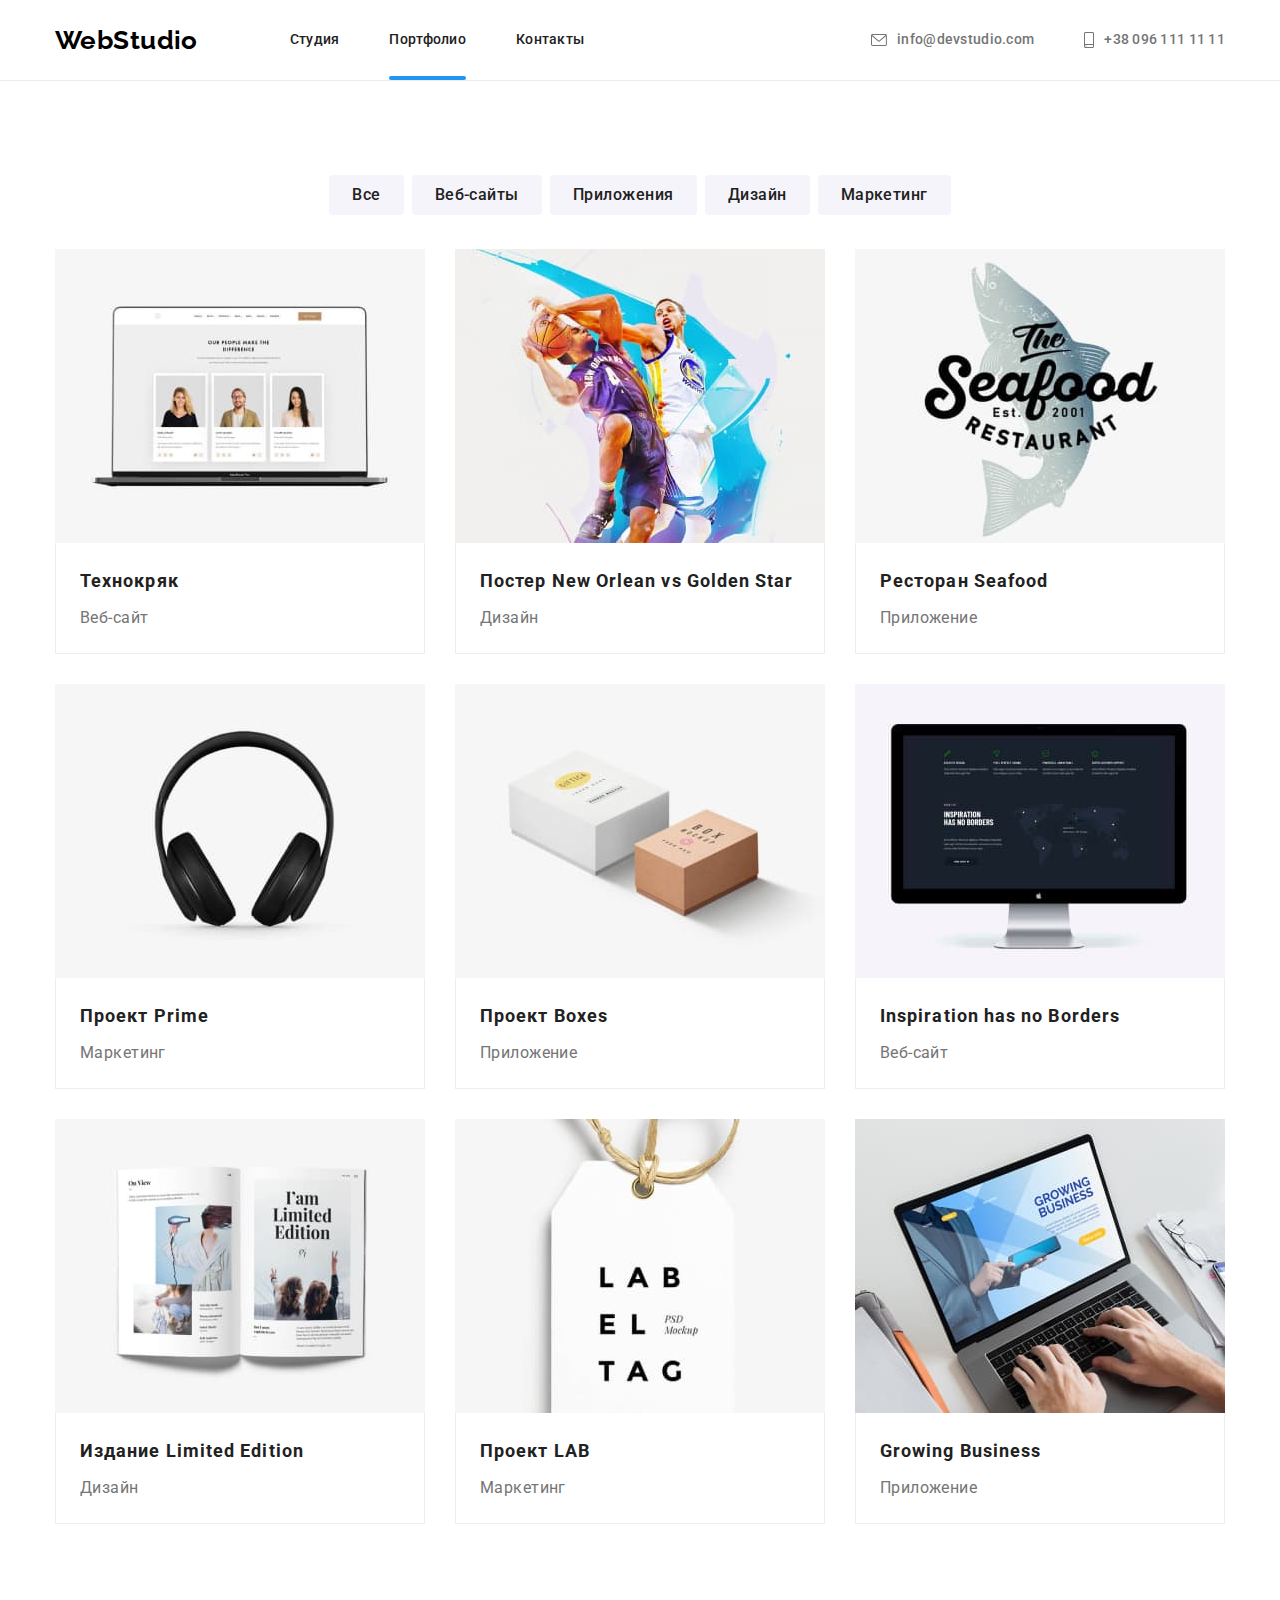
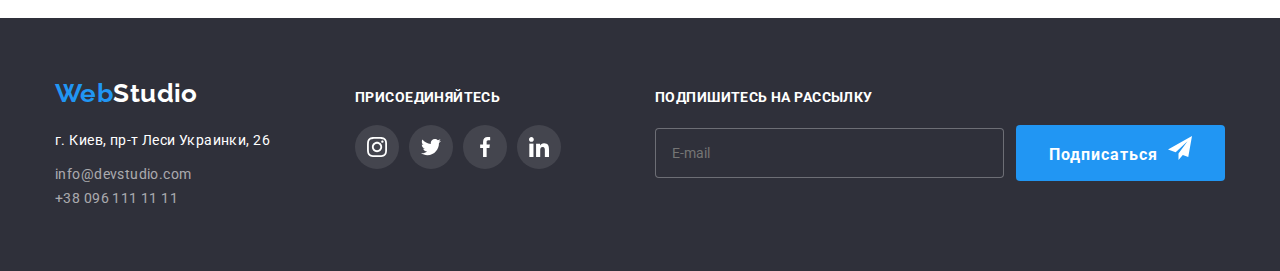
==== commit 2bad8ca9: "исправил футер в портфолио" ====
--- a/portfolio.html
+++ b/portfolio.html
@@ -156,46 +156,48 @@
 
     <!-- Футер -->
     <footer class="footer">
-        <div class="container">
-            <div class="footer-left-side">
+        <div class="container footer__container">
+            <div class="footer__left-side">
                 <div class="footer-address-side">
-                    <a href="./index.html" class="logo"><span class="web">Web</span>Studio</a>
-                    <address class="address">
+                    <a href="./index.html" class="logo logo_inverse"><span class="logo__word_color">Web</span>Studio</a>
+                    <address class="footer__address">
                         <p>г. Киев, пр-т Леси Украинки, 26</p>
-                        <ul class="footer-list list">
-                            <li class="item"><a href="mailto:info@devstudio.com" class="link">info@devstudio.com</a>
+                        <ul class="footer-contacts-list list">
+                            <li class="footer-contacts-list__item"><a href="mailto:info@devstudio.com"
+                                    class="footer-contacts-list__link link">info@devstudio.com</a>
                             </li>
-                            <li class="item"><a href="tel:+380961111111" class="link">+38 096 111 11 11</a></li>
+                            <li class="footer-contacts-list__item"><a href="tel:+380961111111"
+                                    class="footer-contacts-list__link link">+38 096 111 11 11</a></li>
                         </ul>
                     </address>
                 </div>
                 <div class="footer-social-list-side">
-                    <p class="footer-title">присоединяйтесь</p>
-                    <ul class="footer-social-list list">
-                        <li class="item">
-                            <a href="" class="social-list-link link">
-                                <svg class="social-list-icon footer-icon" width="20" height="20">
+                    <p class="footer__title">присоединяйтесь</p>
+                    <ul class="social-list footer-social-list list">
+                        <li class="footer-social-list__item">
+                            <a href="" class="footer-social-list__link link">
+                                <svg class="footer-social-list__icon" width="20" height="20">
                                     <use href="./images/sprite.svg#instagram"></use>
                                 </svg>
                             </a>
                         </li>
-                        <li class="item">
-                            <a href="" class="social-list-link link">
-                                <svg class="social-list-icon footer-icon" width="20" height="20">
+                        <li class="footer-social-list__item">
+                            <a href="" class="footer-social-list__link link">
+                                <svg class="footer-social-list__icon" width="20" height="20">
                                     <use href="./images/sprite.svg#twitter"></use>
                                 </svg>
                             </a>
                         </li>
-                        <li class="item">
-                            <a href="" class="social-list-link link">
-                                <svg class="social-list-icon footer-icon" width="20" height="20">
+                        <li class="footer-social-list__item">
+                            <a href="" class="footer-social-list__link link">
+                                <svg class="footer-social-list__icon" width="20" height="20">
                                     <use href="./images/sprite.svg#facebook"></use>
                                 </svg>
                             </a>
                         </li>
-                        <li class="item">
-                            <a href="" class="social-list-link link">
-                                <svg class="social-list-icon footer-icon" width="20" height="20">
+                        <li class="footer-social-list__item">
+                            <a href="" class="footer-social-list__link link">
+                                <svg class="footer-social-list__icon" width="20" height="20">
                                     <use href="./images/sprite.svg#linkedin"></use>
                                 </svg>
                             </a>
@@ -203,14 +205,14 @@
                     </ul>
                 </div>
             </div>
-            <div class="footer-right-side">
-                <p class="footer-title">Подпишитесь на рассылку</p>
+            <div class="footer__right-side">
+                <p class="footer__title">Подпишитесь на рассылку</p>
                 <form class="footer-form">
-                    <label>
-                        <input class="footer-form-input" type="email" name="email" placeholder="E-mail">
+                    <label class="footer-form__label">
+                        <input class="footer-form__input" type="email" name="email" placeholder="E-mail">
                     </label>
-                    <button class="button footer" type="submit">Подписаться<svg class="footer-form-icon" width="24"
-                            height="24">
+                    <button class="button modal-form__button" type="submit">Подписаться<svg class="footer-form__icon"
+                            width="24" height="24">
                             <use href="./images/sprite.svg#send"></use>
                         </svg>
                     </button>
